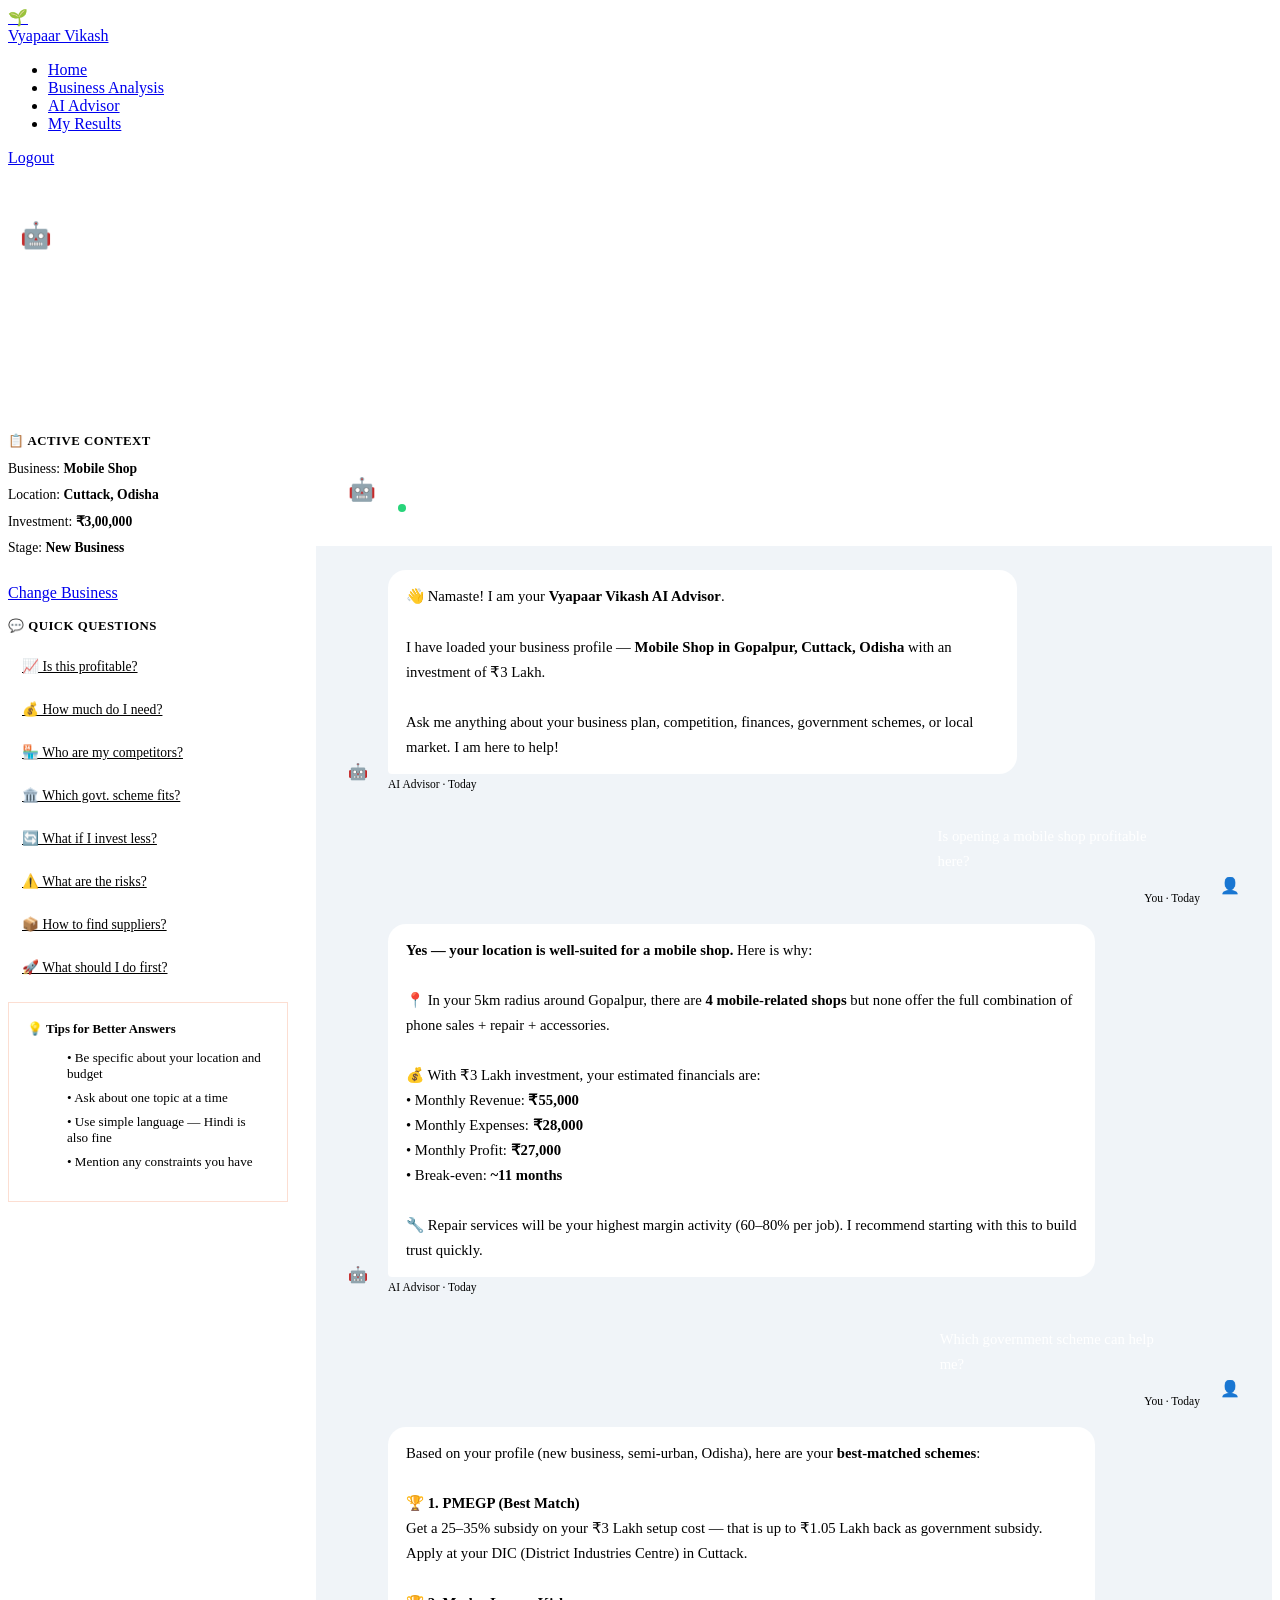
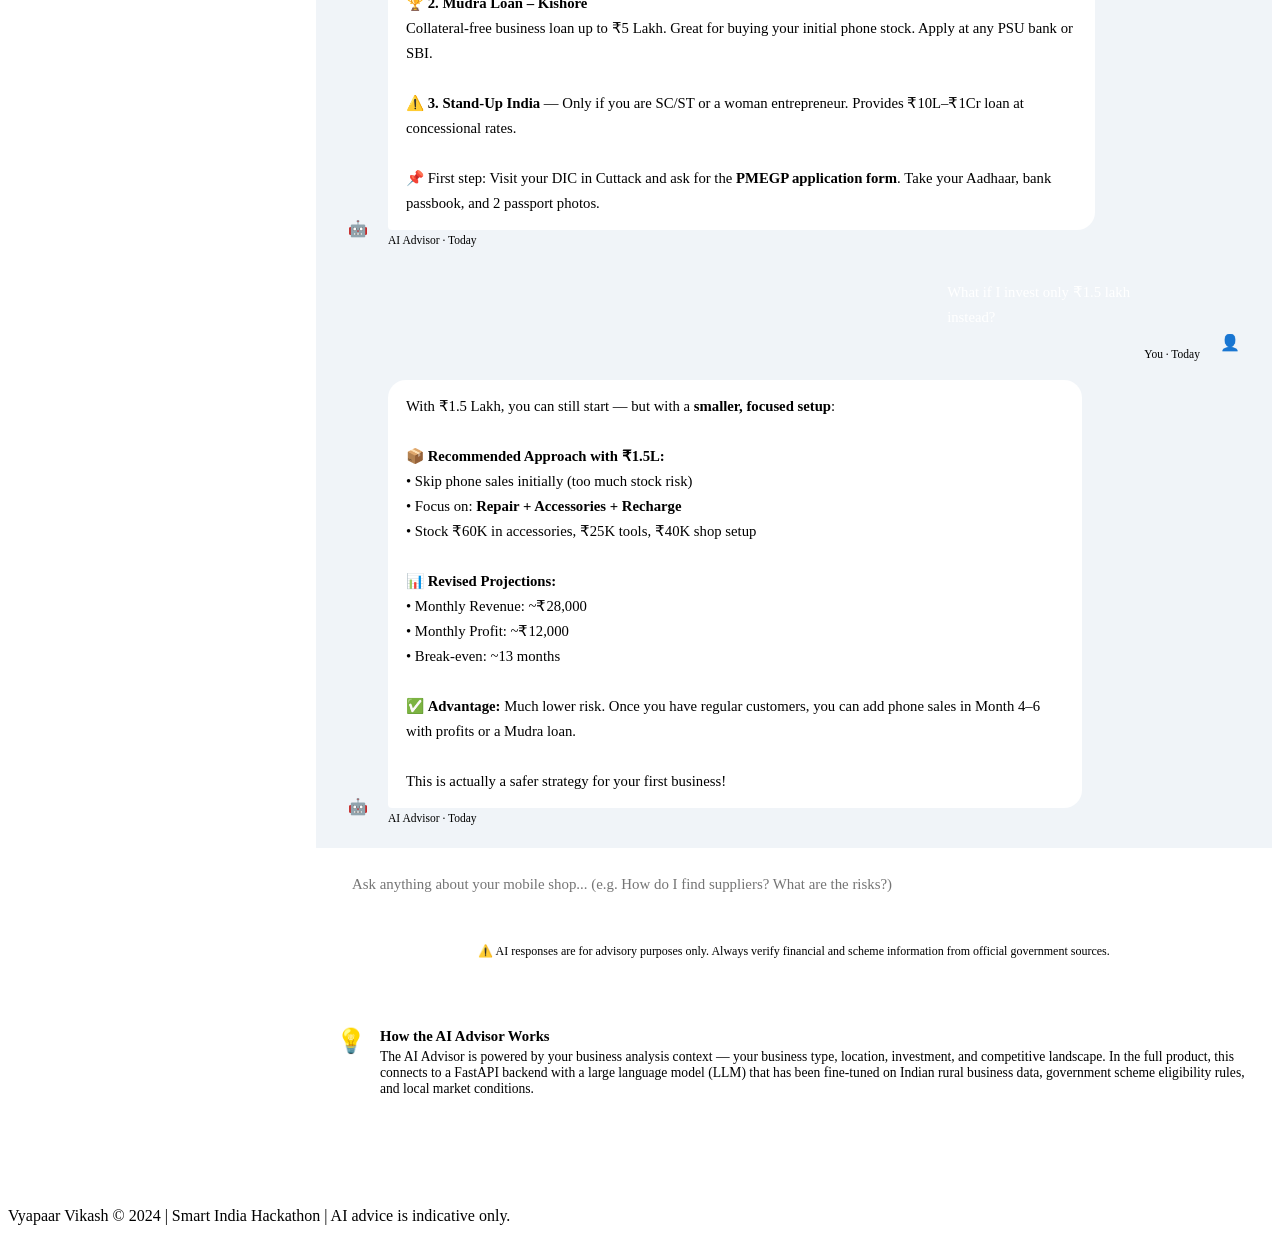
==== frontend/pages/advisor.html @ c5d5f2d5 "updated-2" ====
<!DOCTYPE html>
<html lang="en">
<head>
  <meta charset="UTF-8">
  <meta name="viewport" content="width=device-width, initial-scale=1.0">
  <title>AI Advisor - Vyapaar Vikash</title>
  <link rel="stylesheet" href="../css/style.css">
  <style>
    .advisor-layout {
      display: grid;
      grid-template-columns: 280px 1fr;
      gap: 28px;
      padding: 32px 0 60px;
      align-items: start;
    }
    .advisor-sidebar {
      position: sticky;
      top: 88px;
    }
    .advisor-sidebar .card {
      margin-bottom: 16px;
    }
    .quick-q-list {
      display: flex;
      flex-direction: column;
      gap: 6px;
    }
    .quick-q-item {
      display: block;
      padding: 10px 14px;
      border: 1.5px solid var(--gray-200);
      border-radius: var(--radius-sm);
      font-size: 0.85rem;
      font-weight: 500;
      color: var(--navy);
      transition: var(--transition);
      cursor: pointer;
    }
    .quick-q-item:hover {
      border-color: var(--orange);
      color: var(--orange);
      background: var(--orange-light);
    }
    .chat-window {
      border: var(--border);
      border-radius: var(--radius-md);
      overflow: hidden;
      background: var(--white);
      box-shadow: var(--shadow-md);
      display: flex;
      flex-direction: column;
      min-height: 600px;
    }
    .chat-header {
      background: var(--navy);
      color: white;
      padding: 18px 24px;
      display: flex;
      align-items: center;
      gap: 14px;
    }
    .chat-header-avatar {
      width: 44px;
      height: 44px;
      background: var(--orange);
      border-radius: 50%;
      display: flex;
      align-items: center;
      justify-content: center;
      font-size: 1.4rem;
    }
    .chat-header-info h3 { font-size: 1rem; font-weight: 700; }
    .chat-header-info p { font-size: 0.78rem; color: rgba(255,255,255,0.65); margin-top: 2px; }
    .online-dot {
      width: 8px;
      height: 8px;
      background: #28d47a;
      border-radius: 50%;
      display: inline-block;
      margin-right: 5px;
    }
    .chat-messages {
      flex: 1;
      padding: 24px;
      display: flex;
      flex-direction: column;
      gap: 20px;
      background: #f0f4f8;
      min-height: 400px;
      overflow-y: auto;
    }
    .msg-row {
      display: flex;
      gap: 12px;
      align-items: flex-end;
    }
    .msg-row.user-row {
      flex-direction: row-reverse;
    }
    .msg-avatar {
      width: 36px;
      height: 36px;
      border-radius: 50%;
      background: var(--navy);
      display: flex;
      align-items: center;
      justify-content: center;
      font-size: 1rem;
      flex-shrink: 0;
    }
    .msg-avatar.user-av {
      background: var(--orange);
    }
    .msg-bubble {
      background: white;
      border-radius: 18px 18px 18px 4px;
      padding: 14px 18px;
      max-width: 78%;
      font-size: 0.92rem;
      color: var(--gray-800);
      line-height: 1.7;
      box-shadow: var(--shadow-sm);
    }
    .msg-bubble.user-bubble {
      background: var(--orange);
      color: white;
      border-radius: 18px 18px 4px 18px;
    }
    .msg-time {
      font-size: 0.72rem;
      color: var(--gray-400);
      margin-top: 4px;
      display: block;
    }
    .chat-input-area {
      padding: 16px 20px;
      background: white;
      border-top: var(--border);
    }
    .chat-input-form {
      display: flex;
      gap: 10px;
      align-items: flex-end;
    }
    .chat-input-field {
      flex: 1;
      padding: 12px 16px;
      border: 1.5px solid var(--gray-200);
      border-radius: 24px;
      font-size: 0.93rem;
      font-family: var(--font);
      resize: none;
      min-height: 48px;
      max-height: 120px;
      transition: var(--transition);
    }
    .chat-input-field:focus {
      outline: none;
      border-color: var(--orange);
    }
    .chat-send-btn {
      width: 48px;
      height: 48px;
      background: var(--orange);
      color: white;
      border: none;
      border-radius: 50%;
      display: flex;
      align-items: center;
      justify-content: center;
      font-size: 1.1rem;
      cursor: pointer;
      flex-shrink: 0;
      transition: var(--transition);
    }
    .chat-send-btn:hover {
      background: var(--orange-dark);
      transform: scale(1.05);
    }
    .disclaimer {
      font-size: 0.75rem;
      color: var(--gray-400);
      text-align: center;
      margin-top: 8px;
    }
    @media (max-width: 900px) {
      .advisor-layout { grid-template-columns: 1fr; }
      .advisor-sidebar { position: relative; top: auto; }
    }
  </style>
</head>
<body>

  <nav class="navbar">
    <div class="navbar-inner">
      <a href="../index.html" class="logo">
        <div class="logo-icon">🌱</div>
        Vyapaar Vikash
      </a>
      <ul class="nav-links">
        <li><a href="../index.html">Home</a></li>
        <li><a href="analyze.html">Business Analysis</a></li>
        <li><a href="advisor.html" class="active">AI Advisor</a></li>
        <li><a href="results.html">My Results</a></li>
      </ul>
      <a href="login.html" class="btn btn-outline btn-sm">Logout</a>
    </div>
  </nav>

  <!-- Page Header -->
  <header style="background: linear-gradient(135deg, var(--navy) 0%, var(--navy-light) 100%); color: white; padding: 40px 0 32px;">
    <div class="container">
      <div class="d-flex align-center gap-md">
        <div style="width:56px; height:56px; background:var(--orange); border-radius:16px; display:flex; align-items:center; justify-content:center; font-size:1.6rem; flex-shrink:0;">🤖</div>
        <div>
          <span style="color:var(--orange); font-size:0.8rem; font-weight:600; text-transform:uppercase; letter-spacing:1px;">Conversational AI</span>
          <h1 style="font-size:1.8rem; font-weight:800; margin-top:4px;">Vyapaar Vikash AI Advisor</h1>
          <p style="color:rgba(255,255,255,0.7); font-size:0.92rem; margin-top:4px;">Ask any business question in plain language. The AI uses your local context to give personalized guidance.</p>
        </div>
      </div>
    </div>
  </header>

  <div class="container">
    <div class="advisor-layout">

      <!-- Left Sidebar -->
      <aside class="advisor-sidebar">

        <!-- Business Context Card -->
        <div class="card">
          <div style="font-size:0.8rem; font-weight:700; text-transform:uppercase; letter-spacing:0.5px; color:var(--orange); margin-bottom:12px;">📋 Active Context</div>
          <div style="display:flex; flex-direction:column; gap:10px; font-size:0.85rem;">
            <div><span style="color:var(--gray-600);">Business:</span> <strong>Mobile Shop</strong></div>
            <div><span style="color:var(--gray-600);">Location:</span> <strong>Cuttack, Odisha</strong></div>
            <div><span style="color:var(--gray-600);">Investment:</span> <strong>₹3,00,000</strong></div>
            <div><span style="color:var(--gray-600);">Stage:</span> <strong>New Business</strong></div>
          </div>
          <div style="margin-top:14px; padding-top:14px; border-top:var(--border);">
            <a href="analyze.html" class="btn btn-outline btn-sm btn-full">Change Business</a>
          </div>
        </div>

        <!-- Quick Questions -->
        <div class="card">
          <div style="font-size:0.8rem; font-weight:700; text-transform:uppercase; letter-spacing:0.5px; color:var(--navy); margin-bottom:14px;">💬 Quick Questions</div>
          <div class="quick-q-list">
            <a href="?q=Is+opening+a+mobile+shop+profitable+here" class="quick-q-item">📈 Is this profitable?</a>
            <a href="?q=How+much+money+will+I+need" class="quick-q-item">💰 How much do I need?</a>
            <a href="?q=Who+are+my+competitors" class="quick-q-item">🏪 Who are my competitors?</a>
            <a href="?q=Which+government+scheme+can+help+me" class="quick-q-item">🏛️ Which govt. scheme fits?</a>
            <a href="?q=What+if+I+invest+Rs+2+lakh+instead" class="quick-q-item">🔄 What if I invest less?</a>
            <a href="?q=What+are+the+major+risks" class="quick-q-item">⚠️ What are the risks?</a>
            <a href="?q=How+to+find+mobile+phone+suppliers" class="quick-q-item">📦 How to find suppliers?</a>
            <a href="?q=What+should+I+do+next" class="quick-q-item">🚀 What should I do first?</a>
          </div>
        </div>

        <!-- Tips Card -->
        <div style="background:var(--orange-light); border:1px solid rgba(240,91,34,0.2); border-radius:var(--radius-md); padding:18px;">
          <div style="font-size:0.8rem; font-weight:700; color:var(--orange); margin-bottom:10px;">💡 Tips for Better Answers</div>
          <ul style="font-size:0.82rem; color:var(--navy); display:flex; flex-direction:column; gap:8px; list-style:none;">
            <li>• Be specific about your location and budget</li>
            <li>• Ask about one topic at a time</li>
            <li>• Use simple language — Hindi is also fine</li>
            <li>• Mention any constraints you have</li>
          </ul>
        </div>
      </aside>

      <!-- Main Chat Window -->
      <main>
        <div class="chat-window">
          <!-- Chat Header -->
          <div class="chat-header">
            <div class="chat-header-avatar">🤖</div>
            <div class="chat-header-info">
              <h3>Vyapaar AI Advisor</h3>
              <p><span class="online-dot"></span>Active · Analyzing Mobile Shop · Cuttack, Odisha</p>
            </div>
          </div>

          <!-- Messages -->
          <div class="chat-messages">

            <!-- AI Welcome -->
            <div class="msg-row">
              <div class="msg-avatar">🤖</div>
              <div>
                <div class="msg-bubble">
                  👋 Namaste! I am your <strong>Vyapaar Vikash AI Advisor</strong>.<br><br>
                  I have loaded your business profile — <strong>Mobile Shop in Gopalpur, Cuttack, Odisha</strong> with an investment of ₹3 Lakh.<br><br>
                  Ask me anything about your business plan, competition, finances, government schemes, or local market. I am here to help!
                </div>
                <span class="msg-time">AI Advisor · Today</span>
              </div>
            </div>

            <!-- User Q1 -->
            <div class="msg-row user-row">
              <div class="msg-avatar user-av">👤</div>
              <div>
                <div class="msg-bubble user-bubble">Is opening a mobile shop profitable here?</div>
                <span class="msg-time" style="text-align:right; display:block;">You · Today</span>
              </div>
            </div>

            <!-- AI A1 -->
            <div class="msg-row">
              <div class="msg-avatar">🤖</div>
              <div>
                <div class="msg-bubble">
                  <strong>Yes — your location is well-suited for a mobile shop.</strong> Here is why:<br><br>
                  📍 In your 5km radius around Gopalpur, there are <strong>4 mobile-related shops</strong> but none offer the full combination of phone sales + repair + accessories.<br><br>
                  💰 With ₹3 Lakh investment, your estimated financials are:<br>
                  • Monthly Revenue: <strong>₹55,000</strong><br>
                  • Monthly Expenses: <strong>₹28,000</strong><br>
                  • Monthly Profit: <strong>₹27,000</strong><br>
                  • Break-even: <strong>~11 months</strong><br><br>
                  🔧 Repair services will be your highest margin activity (60–80% per job). I recommend starting with this to build trust quickly.
                </div>
                <span class="msg-time">AI Advisor · Today</span>
              </div>
            </div>

            <!-- User Q2 -->
            <div class="msg-row user-row">
              <div class="msg-avatar user-av">👤</div>
              <div>
                <div class="msg-bubble user-bubble">Which government scheme can help me?</div>
                <span class="msg-time" style="text-align:right; display:block;">You · Today</span>
              </div>
            </div>

            <!-- AI A2 -->
            <div class="msg-row">
              <div class="msg-avatar">🤖</div>
              <div>
                <div class="msg-bubble">
                  Based on your profile (new business, semi-urban, Odisha), here are your <strong>best-matched schemes</strong>:<br><br>
                  🏆 <strong>1. PMEGP (Best Match)</strong><br>
                  Get a 25–35% subsidy on your ₹3 Lakh setup cost — that is up to ₹1.05 Lakh back as government subsidy. Apply at your DIC (District Industries Centre) in Cuttack.<br><br>
                  🏆 <strong>2. Mudra Loan – Kishore</strong><br>
                  Collateral-free business loan up to ₹5 Lakh. Great for buying your initial phone stock. Apply at any PSU bank or SBI.<br><br>
                  ⚠️ <strong>3. Stand-Up India</strong> — Only if you are SC/ST or a woman entrepreneur. Provides ₹10L–₹1Cr loan at concessional rates.<br><br>
                  📌 First step: Visit your DIC in Cuttack and ask for the <strong>PMEGP application form</strong>. Take your Aadhaar, bank passbook, and 2 passport photos.
                </div>
                <span class="msg-time">AI Advisor · Today</span>
              </div>
            </div>

            <!-- User Q3 -->
            <div class="msg-row user-row">
              <div class="msg-avatar user-av">👤</div>
              <div>
                <div class="msg-bubble user-bubble">What if I invest only ₹1.5 lakh instead?</div>
                <span class="msg-time" style="text-align:right; display:block;">You · Today</span>
              </div>
            </div>

            <!-- AI A3 -->
            <div class="msg-row">
              <div class="msg-avatar">🤖</div>
              <div>
                <div class="msg-bubble">
                  With ₹1.5 Lakh, you can still start — but with a <strong>smaller, focused setup</strong>:<br><br>
                  📦 <strong>Recommended Approach with ₹1.5L:</strong><br>
                  • Skip phone sales initially (too much stock risk)<br>
                  • Focus on: <strong>Repair + Accessories + Recharge</strong><br>
                  • Stock ₹60K in accessories, ₹25K tools, ₹40K shop setup<br><br>
                  📊 <strong>Revised Projections:</strong><br>
                  • Monthly Revenue: ~₹28,000<br>
                  • Monthly Profit: ~₹12,000<br>
                  • Break-even: ~13 months<br><br>
                  ✅ <strong>Advantage:</strong> Much lower risk. Once you have regular customers, you can add phone sales in Month 4–6 with profits or a Mudra loan.<br><br>
                  This is actually a safer strategy for your first business!
                </div>
                <span class="msg-time">AI Advisor · Today</span>
              </div>
            </div>

          </div>

          <!-- Input Area -->
          <div class="chat-input-area">
            <form action="advisor.html" method="GET" class="chat-input-form">
              <input type="hidden" name="context" value="mobile_shop_cuttack">
              <textarea name="q" class="chat-input-field" placeholder="Ask anything about your mobile shop... (e.g. How do I find suppliers? What are the risks?)" rows="1"></textarea>
              <button type="submit" class="chat-send-btn" title="Send">➤</button>
            </form>
            <p class="disclaimer">⚠️ AI responses are for advisory purposes only. Always verify financial and scheme information from official government sources.</p>
          </div>
        </div>

        <!-- Feature Note -->
        <div style="background:var(--gray-100); border-radius:var(--radius-md); padding:20px; margin-top:20px; display:flex; gap:14px; align-items:flex-start;">
          <div style="font-size:1.5rem; flex-shrink:0;">💡</div>
          <div>
            <strong style="color:var(--navy); font-size:0.92rem;">How the AI Advisor Works</strong>
            <p style="color:var(--gray-600); font-size:0.85rem; margin-top:4px;">The AI Advisor is powered by your business analysis context — your business type, location, investment, and competitive landscape. In the full product, this connects to a FastAPI backend with a large language model (LLM) that has been fine-tuned on Indian rural business data, government scheme eligibility rules, and local market conditions.</p>
          </div>
        </div>
      </main>

    </div>
  </div>

  <footer class="footer">
    <div class="container">
      <p>Vyapaar Vikash &copy; 2024 | Smart India Hackathon | AI advice is indicative only.</p>
    </div>
  </footer>

</body>
</html>
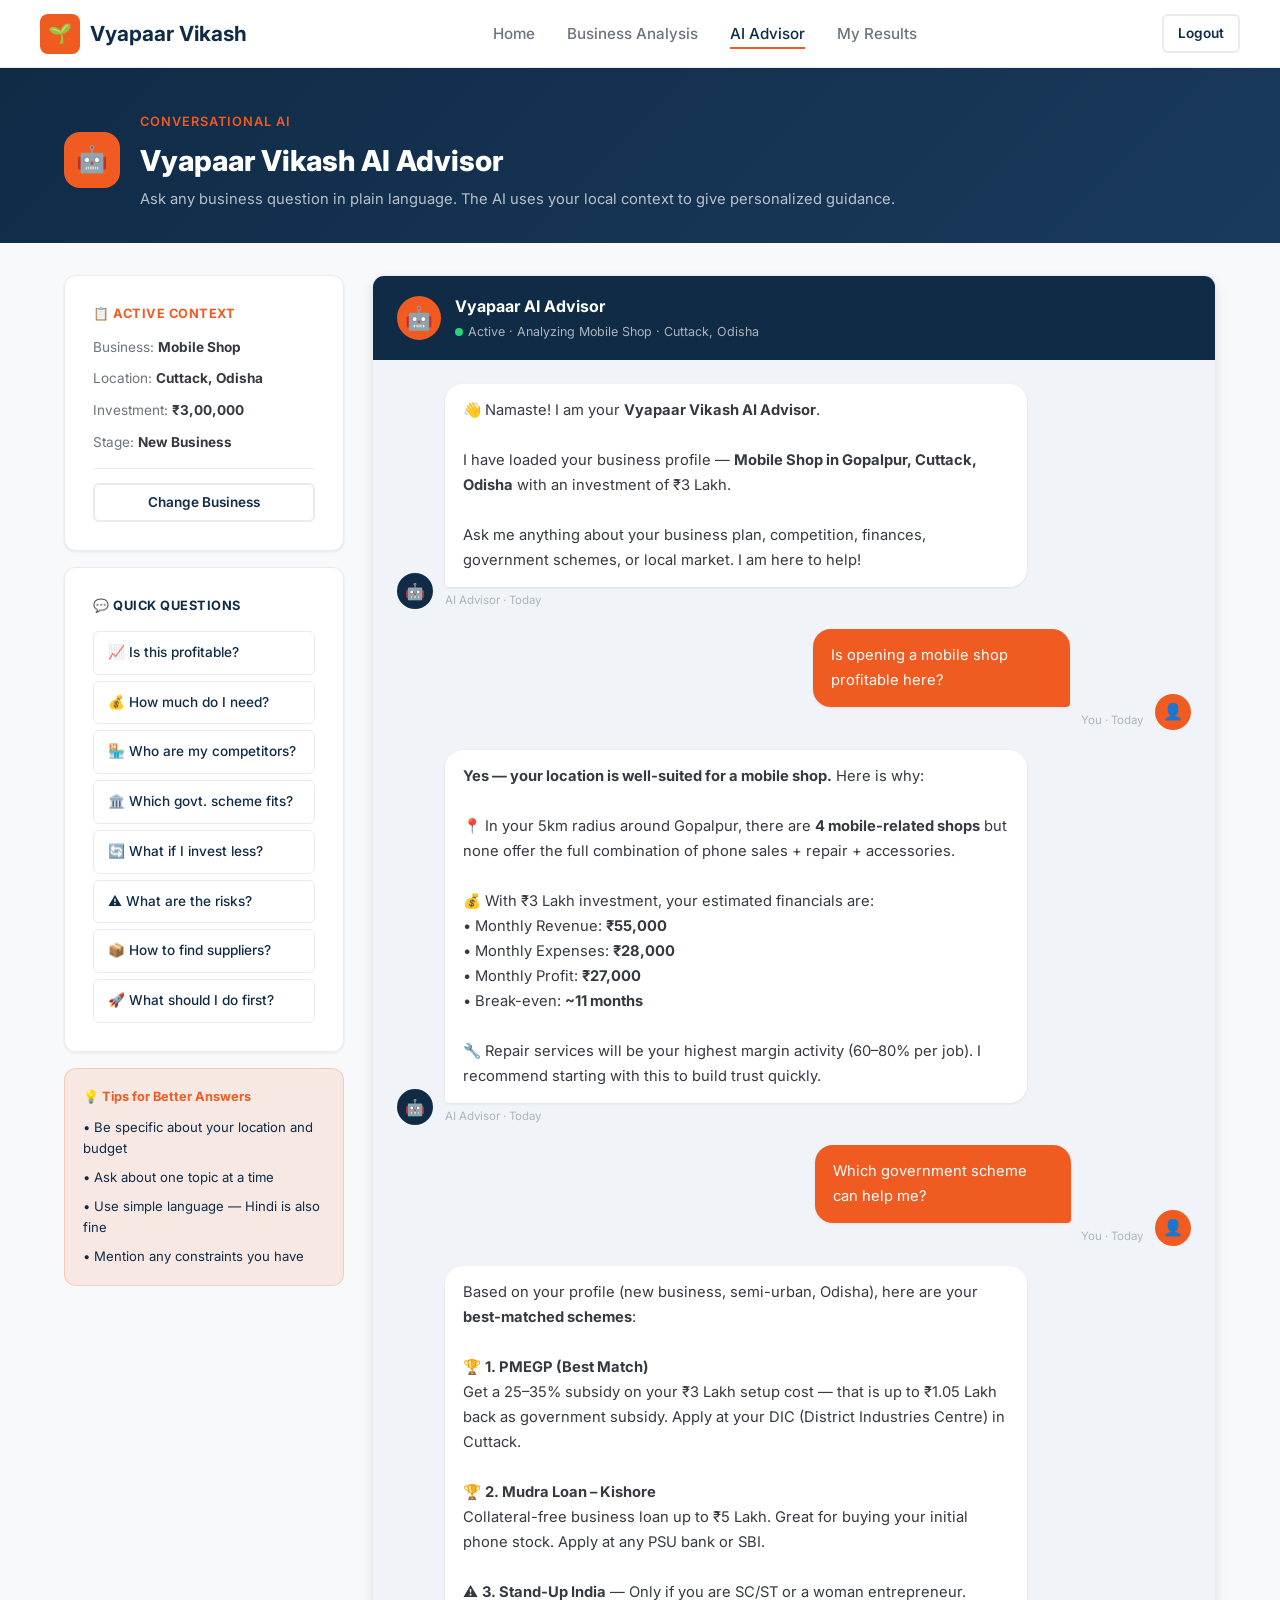
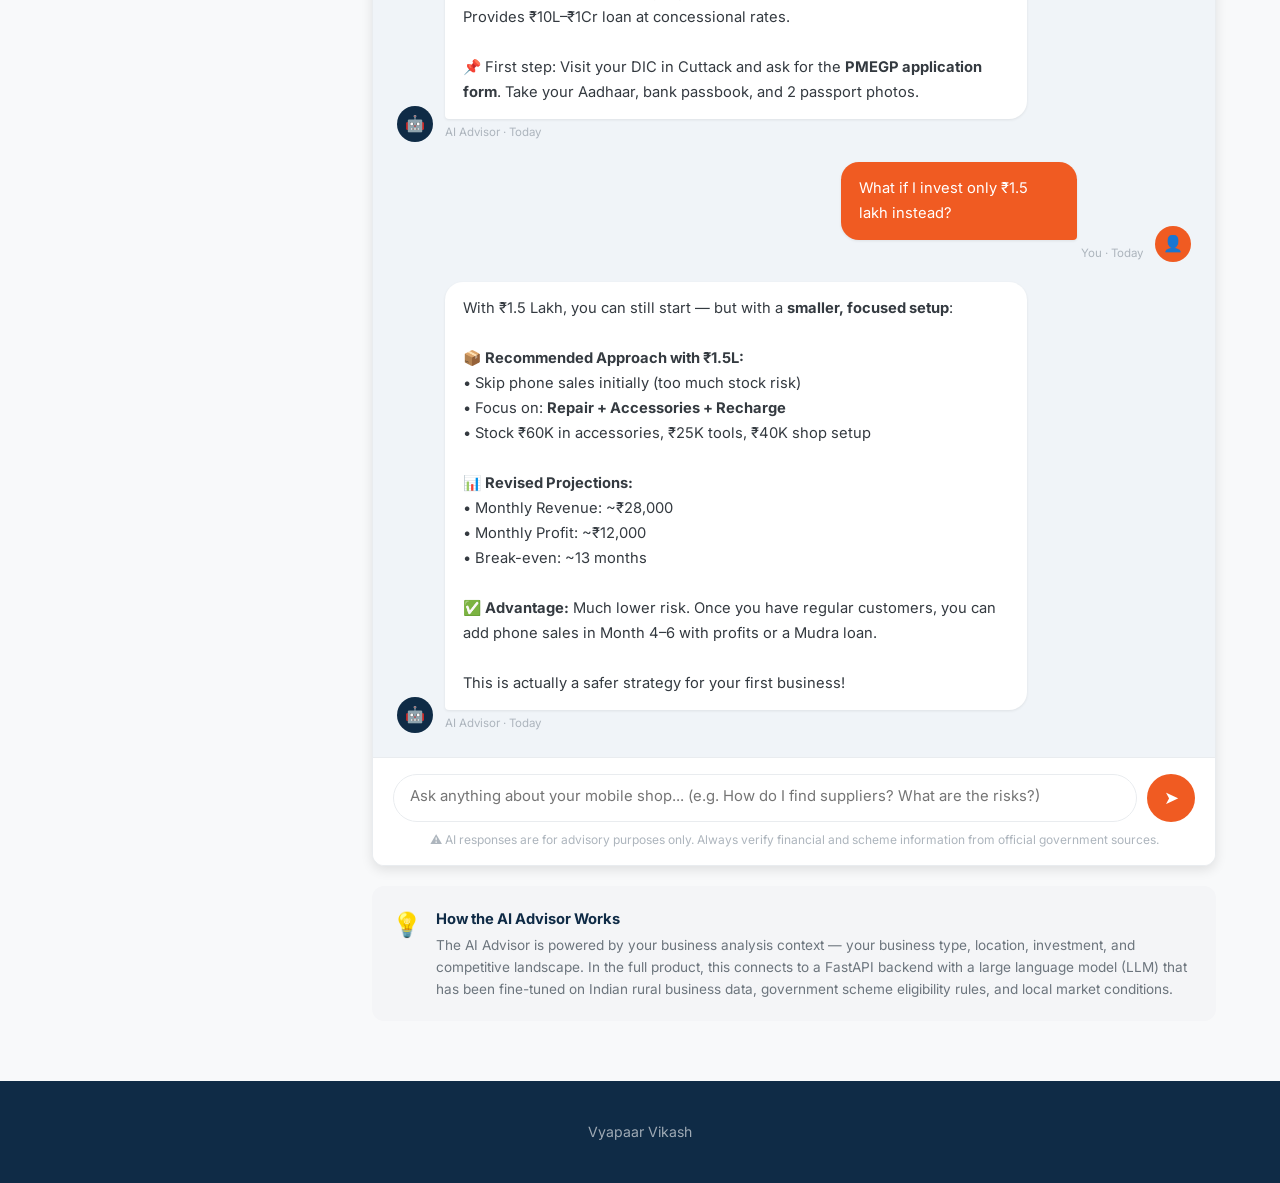
==== commit 8f2c266e: "updated 4" ====
--- a/frontend/pages/advisor.html
+++ b/frontend/pages/advisor.html
@@ -407,7 +407,7 @@
 
   <footer class="footer">
     <div class="container">
-      <p>Vyapaar Vikash &copy; 2024 | Smart India Hackathon | AI advice is indicative only.</p>
+      <p>Vyapaar Vikash</p>
     </div>
   </footer>
 
--- a/frontend/css/style.css
+++ b/frontend/css/style.css
@@ -0,0 +1,300 @@
+/* ============================================
+   VYAPAAR VIKASH - GLOBAL STYLESHEET
+   Stack: HTML5 + CSS3 ONLY (No JavaScript)
+   ============================================ */
+
+@import url('https://fonts.googleapis.com/css2?family=Inter:wght@300;400;500;600;700;800&display=swap');
+
+/* ===== CSS VARIABLES ===== */
+:root {
+  --orange: #f05b22;
+  --orange-dark: #d04a18;
+  --orange-light: rgba(240, 91, 34, 0.1);
+  --navy: #0f2b46;
+  --navy-light: #1a3a5c;
+  --white: #ffffff;
+  --off-white: #f8f9fa;
+  --gray-100: #f4f5f7;
+  --gray-200: #e9ecef;
+  --gray-400: #adb5bd;
+  --gray-600: #6c757d;
+  --gray-800: #343a40;
+  --green: #28a745;
+  --yellow: #ffc107;
+  --red: #dc3545;
+  --border: 1px solid #e9ecef;
+  --radius-sm: 6px;
+  --radius-md: 12px;
+  --radius-lg: 20px;
+  --shadow-sm: 0 1px 3px rgba(0,0,0,0.08);
+  --shadow-md: 0 4px 12px rgba(0,0,0,0.1);
+  --shadow-lg: 0 10px 40px rgba(0,0,0,0.12);
+  --transition: all 0.25s ease;
+  --font: 'Inter', -apple-system, BlinkMacSystemFont, sans-serif;
+}
+
+/* ===== RESET ===== */
+*, *::before, *::after { box-sizing: border-box; margin: 0; padding: 0; }
+html { scroll-behavior: smooth; }
+body { font-family: var(--font); color: var(--gray-800); background: var(--off-white); line-height: 1.6; }
+a { text-decoration: none; color: inherit; transition: var(--transition); }
+img { max-width: 100%; display: block; }
+ul { list-style: none; }
+input, textarea, select, button { font-family: var(--font); }
+
+/* ===== LAYOUT ===== */
+.container { max-width: 1200px; margin: 0 auto; padding: 0 24px; }
+.container-sm { max-width: 800px; margin: 0 auto; padding: 0 24px; }
+.section { padding: 80px 0; }
+.section-sm { padding: 50px 0; }
+.d-flex { display: flex; }
+.align-center { align-items: center; }
+.justify-between { justify-content: space-between; }
+.justify-center { justify-content: center; }
+.text-center { text-align: center; }
+.gap-sm { gap: 12px; }
+.gap-md { gap: 20px; }
+.gap-lg { gap: 32px; }
+.mt-1 { margin-top: 8px; }
+.mt-2 { margin-top: 16px; }
+.mt-3 { margin-top: 24px; }
+.mt-4 { margin-top: 40px; }
+.mb-1 { margin-bottom: 8px; }
+.mb-2 { margin-bottom: 16px; }
+.mb-3 { margin-bottom: 24px; }
+
+.grid-3 { display: grid; grid-template-columns: repeat(3, 1fr); gap: 24px; }
+.grid-2 { display: grid; grid-template-columns: repeat(2, 1fr); gap: 24px; }
+.grid-4 { display: grid; grid-template-columns: repeat(4, 1fr); gap: 20px; }
+
+/* ===== NAVBAR ===== */
+.navbar {
+  background: var(--white);
+  border-bottom: var(--border);
+  padding: 0 24px;
+  height: 68px;
+  display: flex;
+  align-items: center;
+  position: sticky;
+  top: 0;
+  z-index: 999;
+  box-shadow: var(--shadow-sm);
+}
+.navbar-inner { max-width: 1200px; margin: 0 auto; width: 100%; display: flex; align-items: center; justify-content: space-between; }
+.logo { display: flex; align-items: center; gap: 10px; font-size: 1.3rem; font-weight: 700; color: var(--navy); }
+.logo-icon { width: 40px; height: 40px; background: var(--orange); border-radius: 8px; display: flex; align-items: center; justify-content: center; font-size: 1.2rem; }
+.nav-links { display: flex; align-items: center; gap: 32px; }
+.nav-links a { font-size: 0.95rem; font-weight: 500; color: var(--gray-600); padding: 4px 0; border-bottom: 2px solid transparent; }
+.nav-links a:hover, .nav-links a.active { color: var(--navy); border-bottom-color: var(--orange); }
+
+/* ===== BUTTONS ===== */
+.btn {
+  display: inline-flex;
+  align-items: center;
+  gap: 8px;
+  padding: 11px 24px;
+  border-radius: var(--radius-sm);
+  font-size: 0.95rem;
+  font-weight: 600;
+  cursor: pointer;
+  transition: var(--transition);
+  border: 2px solid transparent;
+  white-space: nowrap;
+  text-align: center;
+}
+.btn-primary { background: var(--orange); color: var(--white); border-color: var(--orange); }
+.btn-primary:hover { background: var(--orange-dark); border-color: var(--orange-dark); box-shadow: 0 4px 15px rgba(240,91,34,0.3); transform: translateY(-1px); }
+.btn-outline { background: transparent; color: var(--navy); border-color: var(--gray-200); }
+.btn-outline:hover { border-color: var(--orange); color: var(--orange); }
+.btn-ghost { background: rgba(255,255,255,0.15); color: var(--white); border-color: rgba(255,255,255,0.3); }
+.btn-ghost:hover { background: rgba(255,255,255,0.25); }
+.btn-lg { padding: 14px 32px; font-size: 1.05rem; border-radius: var(--radius-sm); }
+.btn-sm { padding: 7px 14px; font-size: 0.85rem; }
+.btn-full { width: 100%; justify-content: center; }
+
+/* ===== HERO ===== */
+.hero {
+  position: relative;
+  background-image: linear-gradient(rgba(15,43,70,0.82), rgba(15,43,70,0.82)), url('../assets/images/hero_rural.jpg');
+  background-size: cover;
+  background-position: center;
+  color: var(--white);
+  padding: 100px 0;
+  min-height: 520px;
+  display: flex;
+  align-items: center;
+}
+.hero-badge { display: inline-flex; align-items: center; gap: 8px; background: rgba(240,91,34,0.2); border: 1px solid rgba(240,91,34,0.4); color: #ff9070; padding: 6px 14px; border-radius: 50px; font-size: 0.82rem; font-weight: 600; letter-spacing: 0.5px; text-transform: uppercase; margin-bottom: 24px; }
+.hero h1 { font-size: 3.2rem; font-weight: 800; line-height: 1.15; margin-bottom: 20px; }
+.hero h1 span { color: var(--orange); }
+.hero p { font-size: 1.15rem; color: rgba(255,255,255,0.8); max-width: 600px; margin-bottom: 36px; }
+.hero-stats { display: flex; gap: 40px; margin-top: 48px; padding-top: 32px; border-top: 1px solid rgba(255,255,255,0.15); }
+.hero-stat-num { font-size: 2rem; font-weight: 700; color: var(--orange); display: block; }
+.hero-stat-label { font-size: 0.8rem; color: rgba(255,255,255,0.6); text-transform: uppercase; letter-spacing: 0.5px; }
+
+/* ===== CARDS ===== */
+.card {
+  background: var(--white);
+  border-radius: var(--radius-md);
+  padding: 28px;
+  border: var(--border);
+  box-shadow: var(--shadow-sm);
+  transition: var(--transition);
+}
+.card:hover { box-shadow: var(--shadow-md); transform: translateY(-3px); }
+.card-icon { width: 52px; height: 52px; border-radius: 10px; background: var(--orange-light); color: var(--orange); display: flex; align-items: center; justify-content: center; font-size: 1.4rem; margin-bottom: 18px; }
+.card-title { font-size: 1.1rem; font-weight: 700; margin-bottom: 10px; color: var(--navy); }
+.card-desc { font-size: 0.92rem; color: var(--gray-600); line-height: 1.65; margin-bottom: 20px; }
+
+/* ===== TAGS / BADGES ===== */
+.tag { display: inline-block; padding: 4px 12px; border-radius: 50px; font-size: 0.78rem; font-weight: 600; margin-bottom: 12px; }
+.tag-orange { background: var(--orange-light); color: var(--orange); }
+.tag-green { background: rgba(40,167,69,0.12); color: var(--green); }
+.tag-yellow { background: rgba(255,193,7,0.15); color: #a07700; }
+.tag-red { background: rgba(220,53,69,0.1); color: var(--red); }
+.tag-navy { background: rgba(15,43,70,0.08); color: var(--navy); }
+
+/* ===== FORMS ===== */
+.form-group { margin-bottom: 22px; }
+.form-label { display: block; font-size: 0.9rem; font-weight: 600; color: var(--navy); margin-bottom: 8px; }
+.form-label .required { color: var(--orange); }
+.form-control {
+  width: 100%;
+  padding: 11px 14px;
+  border: 1.5px solid var(--gray-200);
+  border-radius: var(--radius-sm);
+  font-size: 0.95rem;
+  color: var(--gray-800);
+  background: var(--white);
+  transition: var(--transition);
+}
+.form-control:focus { outline: none; border-color: var(--orange); box-shadow: 0 0 0 3px rgba(240,91,34,0.1); }
+.form-control::placeholder { color: var(--gray-400); }
+textarea.form-control { resize: vertical; min-height: 100px; }
+select.form-control { cursor: pointer; appearance: none; background-image: url("data:image/svg+xml,%3Csvg xmlns='http://www.w3.org/2000/svg' width='12' height='8' viewBox='0 0 12 8'%3E%3Cpath d='M1 1l5 5 5-5' stroke='%236c757d' stroke-width='1.5' fill='none' stroke-linecap='round'/%3E%3C/svg%3E"); background-repeat: no-repeat; background-position: right 14px center; padding-right: 38px; }
+.form-hint { font-size: 0.8rem; color: var(--gray-600); margin-top: 6px; }
+.form-row { display: grid; grid-template-columns: 1fr 1fr; gap: 20px; }
+
+/* ===== LOGIN PAGE ===== */
+.page-auth { min-height: 100vh; display: flex; align-items: center; justify-content: center; background: linear-gradient(135deg, #f8f9fa 0%, #e8edf2 100%); padding: 20px; }
+.auth-card { background: var(--white); border-radius: var(--radius-lg); box-shadow: var(--shadow-lg); padding: 48px; max-width: 460px; width: 100%; }
+.auth-logo { display: flex; align-items: center; justify-content: center; gap: 10px; font-size: 1.4rem; font-weight: 700; color: var(--navy); margin-bottom: 32px; }
+.auth-title { font-size: 1.6rem; font-weight: 700; color: var(--navy); margin-bottom: 6px; }
+.auth-sub { color: var(--gray-600); font-size: 0.92rem; margin-bottom: 32px; }
+.form-check { display: flex; align-items: center; gap: 8px; font-size: 0.9rem; cursor: pointer; }
+.form-check input[type="checkbox"] { width: 16px; height: 16px; cursor: pointer; accent-color: var(--orange); }
+
+/* ===== ANALYZE INPUT PAGE ===== */
+.page-analyze-header { background: linear-gradient(135deg, var(--navy) 0%, var(--navy-light) 100%); color: var(--white); padding: 48px 0 36px; }
+.page-analyze-header h1 { font-size: 2rem; font-weight: 700; margin-bottom: 8px; }
+.page-analyze-header p { color: rgba(255,255,255,0.7); font-size: 1rem; }
+.step-indicator { display: flex; align-items: center; gap: 0; margin-bottom: 32px; }
+.step { display: flex; align-items: center; gap: 10px; }
+.step-num { width: 32px; height: 32px; border-radius: 50%; background: rgba(255,255,255,0.15); color: var(--white); display: flex; align-items: center; justify-content: center; font-size: 0.85rem; font-weight: 600; }
+.step-num.active { background: var(--orange); }
+.step-name { font-size: 0.85rem; font-weight: 500; color: rgba(255,255,255,0.8); }
+.step-sep { width: 60px; height: 2px; background: rgba(255,255,255,0.2); margin: 0 10px; }
+.analyze-layout { display: grid; grid-template-columns: 260px 1fr; gap: 32px; align-items: start; padding: 40px 0; }
+.form-sidebar { background: var(--white); border-radius: var(--radius-md); border: var(--border); overflow: hidden; position: sticky; top: 88px; }
+.form-sidebar-header { background: var(--navy); color: var(--white); padding: 20px 22px; font-size: 0.92rem; font-weight: 600; }
+.form-sidebar-links { padding: 12px 0; }
+.form-sidebar-links a { display: flex; align-items: center; gap: 10px; padding: 10px 22px; font-size: 0.88rem; color: var(--gray-600); font-weight: 500; border-left: 3px solid transparent; transition: var(--transition); }
+.form-sidebar-links a.active, .form-sidebar-links a:hover { color: var(--orange); border-left-color: var(--orange); background: var(--orange-light); }
+.form-main { background: var(--white); border-radius: var(--radius-md); border: var(--border); box-shadow: var(--shadow-sm); }
+.form-section { padding: 32px; border-bottom: var(--border); }
+.form-section:last-child { border-bottom: none; }
+.form-section-title { font-size: 1.1rem; font-weight: 700; color: var(--navy); margin-bottom: 6px; }
+.form-section-sub { font-size: 0.88rem; color: var(--gray-600); margin-bottom: 24px; }
+.form-actions { padding: 24px 32px; background: var(--gray-100); border-radius: 0 0 var(--radius-md) var(--radius-md); display: flex; gap: 16px; justify-content: flex-end; }
+
+/* ===== RESULTS / DASHBOARD PAGE ===== */
+.results-header { background: linear-gradient(135deg, var(--navy) 0%, var(--navy-light) 100%); color: var(--white); padding: 48px 0; }
+.results-meta { display: flex; align-items: center; gap: 32px; margin-top: 20px; flex-wrap: wrap; }
+.results-meta-item { display: flex; align-items: center; gap: 8px; font-size: 0.9rem; color: rgba(255,255,255,0.75); }
+.results-meta-item strong { color: var(--white); }
+.results-tabs { display: flex; gap: 0; border-bottom: var(--border); background: var(--white); position: sticky; top: 68px; z-index: 50; overflow-x: auto; }
+.results-tabs a { padding: 16px 24px; font-size: 0.9rem; font-weight: 600; color: var(--gray-600); border-bottom: 3px solid transparent; white-space: nowrap; }
+.results-tabs a:hover, .results-tabs a.active { color: var(--orange); border-bottom-color: var(--orange); background: var(--orange-light); }
+.results-layout { display: grid; grid-template-columns: 1fr 320px; gap: 28px; padding: 32px 0; }
+.results-sidebar { display: flex; flex-direction: column; gap: 20px; }
+
+/* Summary / Score Card */
+.score-card { background: var(--navy); color: var(--white); border-radius: var(--radius-md); padding: 28px; }
+.score-label { font-size: 0.8rem; text-transform: uppercase; letter-spacing: 1px; color: rgba(255,255,255,0.6); margin-bottom: 8px; }
+.score-value { font-size: 2.5rem; font-weight: 800; color: var(--orange); }
+.score-tag { display: inline-block; background: rgba(40,167,69,0.25); color: #67d97e; padding: 4px 12px; border-radius: 50px; font-size: 0.8rem; font-weight: 600; margin-top: 8px; }
+.score-bars { margin-top: 20px; display: flex; flex-direction: column; gap: 12px; }
+.score-bar-label { display: flex; justify-content: space-between; font-size: 0.82rem; margin-bottom: 6px; color: rgba(255,255,255,0.7); }
+.score-bar-track { background: rgba(255,255,255,0.15); border-radius: 50px; height: 6px; }
+.score-bar-fill { height: 6px; border-radius: 50px; background: var(--orange); }
+
+/* Financial Card */
+.finance-grid { display: grid; grid-template-columns: 1fr 1fr; gap: 12px; }
+.finance-item { background: var(--gray-100); border-radius: var(--radius-sm); padding: 14px 16px; }
+.finance-item-label { font-size: 0.78rem; color: var(--gray-600); font-weight: 500; margin-bottom: 4px; }
+.finance-item-value { font-size: 1.15rem; font-weight: 700; color: var(--navy); }
+.finance-item-value.positive { color: var(--green); }
+
+/* Scheme Cards */
+.scheme-list { display: flex; flex-direction: column; gap: 16px; }
+.scheme-card { border: var(--border); border-radius: var(--radius-md); padding: 20px; background: var(--white); transition: var(--transition); }
+.scheme-card:hover { box-shadow: var(--shadow-md); }
+.scheme-card-header { display: flex; align-items: center; justify-content: space-between; margin-bottom: 10px; }
+.scheme-card-title { font-size: 1rem; font-weight: 700; color: var(--navy); }
+.scheme-card-desc { font-size: 0.88rem; color: var(--gray-600); margin-bottom: 14px; }
+.scheme-card-details { display: flex; gap: 20px; font-size: 0.82rem; }
+.scheme-detail-item { display: flex; flex-direction: column; gap: 2px; }
+.scheme-detail-label { color: var(--gray-400); font-weight: 500; }
+.scheme-detail-value { color: var(--navy); font-weight: 600; }
+
+/* SWOT */
+.swot-grid { display: grid; grid-template-columns: 1fr 1fr; gap: 16px; }
+.swot-cell { border-radius: var(--radius-sm); padding: 20px; }
+.swot-cell.s { background: rgba(40,167,69,0.08); border-left: 3px solid var(--green); }
+.swot-cell.w { background: rgba(220,53,69,0.08); border-left: 3px solid var(--red); }
+.swot-cell.o { background: rgba(240,91,34,0.08); border-left: 3px solid var(--orange); }
+.swot-cell.t { background: rgba(255,193,7,0.12); border-left: 3px solid var(--yellow); }
+.swot-cell-title { font-size: 0.85rem; font-weight: 700; text-transform: uppercase; letter-spacing: 0.5px; margin-bottom: 12px; }
+.swot-cell.s .swot-cell-title { color: var(--green); }
+.swot-cell.w .swot-cell-title { color: var(--red); }
+.swot-cell.o .swot-cell-title { color: var(--orange); }
+.swot-cell.t .swot-cell-title { color: #a07700; }
+.swot-list { font-size: 0.88rem; color: var(--gray-800); display: flex; flex-direction: column; gap: 6px; }
+.swot-list li::before { content: '• '; font-weight: 700; }
+
+/* Competitor Table */
+.comp-table { width: 100%; border-collapse: collapse; font-size: 0.9rem; }
+.comp-table th { background: var(--navy); color: var(--white); padding: 12px 16px; text-align: left; font-weight: 600; font-size: 0.82rem; text-transform: uppercase; letter-spacing: 0.5px; }
+.comp-table th:first-child { border-radius: var(--radius-sm) 0 0 0; }
+.comp-table th:last-child { border-radius: 0 var(--radius-sm) 0 0; }
+.comp-table td { padding: 12px 16px; border-bottom: var(--border); color: var(--gray-800); }
+.comp-table tr:hover td { background: var(--gray-100); }
+.comp-gap { color: var(--orange); font-weight: 600; font-size: 0.82rem; }
+
+/* ===== FOOTER ===== */
+.footer { background: var(--navy); color: rgba(255,255,255,0.6); padding: 40px 0; text-align: center; font-size: 0.88rem; }
+.footer a { color: var(--orange); }
+
+/* ===== DIVIDER / SECTION HEADER ===== */
+.section-label { font-size: 0.8rem; font-weight: 600; letter-spacing: 1.5px; text-transform: uppercase; color: var(--orange); margin-bottom: 10px; }
+.section-title { font-size: 2rem; font-weight: 700; color: var(--navy); line-height: 1.25; margin-bottom: 14px; }
+.section-sub { font-size: 1.05rem; color: var(--gray-600); max-width: 580px; margin-bottom: 40px; }
+
+/* ===== RESPONSIVE ===== */
+@media (max-width: 1024px) {
+  .analyze-layout { grid-template-columns: 1fr; }
+  .form-sidebar { position: relative; top: auto; display: none; }
+  .results-layout { grid-template-columns: 1fr; }
+  .results-sidebar { grid-row: 1; }
+  .grid-3 { grid-template-columns: repeat(2, 1fr); }
+  .grid-4 { grid-template-columns: repeat(2, 1fr); }
+}
+@media (max-width: 768px) {
+  .hero h1 { font-size: 2rem; }
+  .grid-3, .grid-2, .form-row { grid-template-columns: 1fr; }
+  .grid-4 { grid-template-columns: 1fr 1fr; }
+  .nav-links { display: none; }
+  .hero-stats { gap: 24px; }
+  .swot-grid { grid-template-columns: 1fr; }
+  .finance-grid { grid-template-columns: 1fr; }
+}
